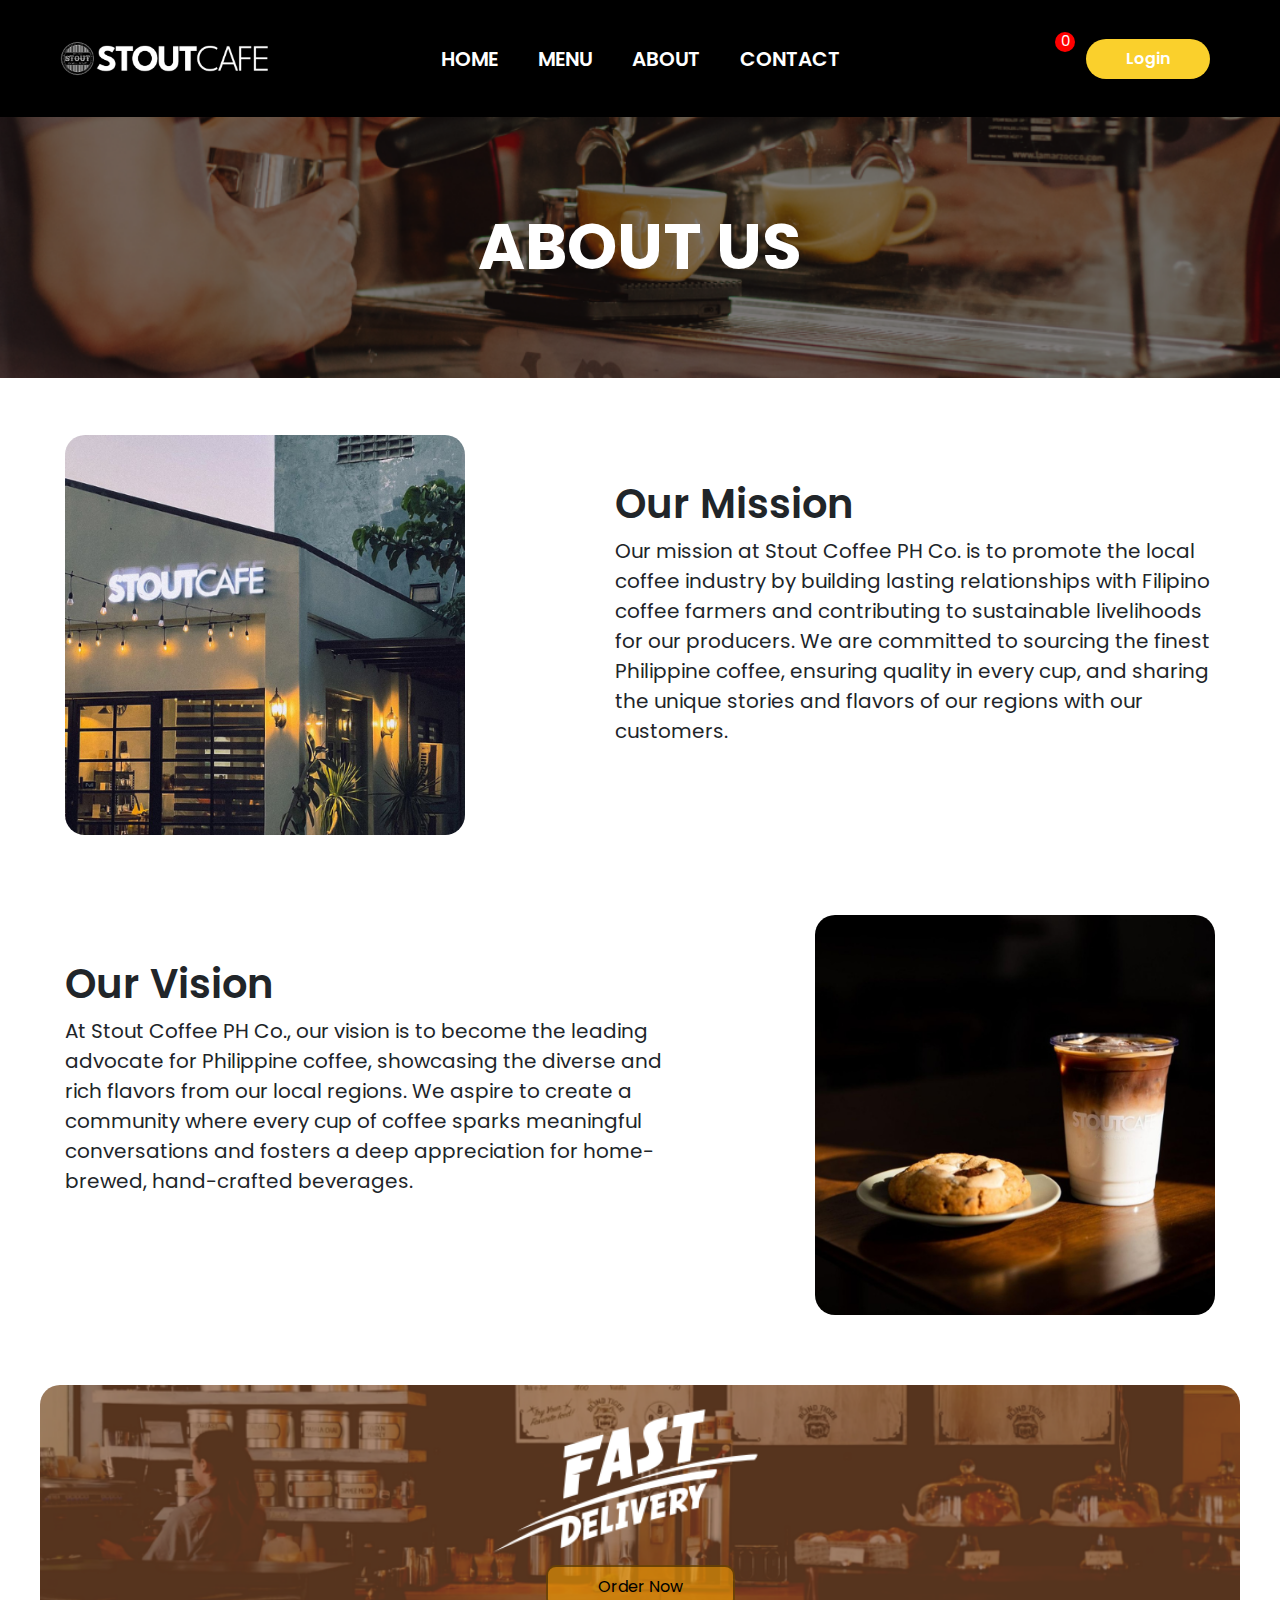
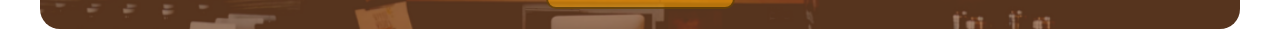
==== about.html @ 93cbc50c "nav bar home button href attribute changed to home.html" ====
<!DOCTYPE html>
<html lang="en">
<head>
    <meta charset="UTF-8">
    <meta name="viewport" content="width=device-width, initial-scale=1.0">
    <title>ABOUT</title>
    <link rel="stylesheet" href="styles.css">
    <link rel="preconnect" href="https://fonts.googleapis.com">
    <link rel="preconnect" href="https://fonts.gstatic.com" crossorigin>
    <link href="https://fonts.googleapis.com/css2?family=League+Spartan:wght@100..900&family=Playwrite+AU+TAS:wght@100..400&family=Poppins:ital,wght@0,100;0,200;0,300;0,400;0,500;0,600;0,700;0,800;0,900;1,100;1,200;1,300;1,400;1,500;1,600;1,700;1,800;1,900&display=swap" rel="stylesheet">    <link href="https://cdn.jsdelivr.net/npm/bootstrap@5.3.3/dist/css/bootstrap.min.css" rel="stylesheet" integrity="sha384-QWTKZyjpPEjISv5WaRU9OFeRpok6YctnYmDr5pNlyT2bRjXh0JMhjY6hW+ALEwIH" crossorigin="anonymous">
    <link href="https://cdn.jsdelivr.net/npm/bootstrap@5.3.3/dist/css/bootstrap.min.css" rel="stylesheet" integrity="sha384-QWTKZyjpPEjISv5WaRU9OFeRpok6YctnYmDr5pNlyT2bRjXh0JMhjY6hW+ALEwIH" crossorigin="anonymous">
    <script src="https://kit.fontawesome.com/086a90f697.js" crossorigin="anonymous"></script>
</head>
<body>
    <header>
        <div class="navbar">
            <div ><a href="#"><img src="pics/logo.png" alt=""class="logo"></a></div>
            <ul class="links">
                <li><a href="home.html" class="nav-linkk">HOME</a></li>
                <li><a href="menu.html" class="nav-linkk">MENU</a></li>
                <li><a href="about.html" class="nav-linkk">ABOUT</a></li>
                <li><a href="contact.html" class="nav-linkk">CONTACT</a></li>
            </ul>
            <div class="cart-btn">
                <a type="button" class="cart-link">
                    <i class="fa-solid fa-cart-shopping" id="cart"></i>
                </a>
                <span class = "quantity">0</span>
            </div>
            <div class="dropdown">
                <button class="btn border-0" type="button" data-bs-toggle="dropdown" aria-expanded="false">
                    <div class="user">
                        <i class="fa-solid fa-circle-user"></i>
                        <div class="user-info">
                            <h5 class="user-fullname">FName LName</h5>
                            <p class="user-email">email</p>
                        </div>
                    </div>
                </button>
                <ul class="dropdown-menu">
                    <li><a class="dropdown-item" href="#" id = "signOut">Sign Out</a></li>
                </ul>
            </div>
            <a href="login.html" class="action-btn" id = "login-form-button">Login</a>
            <div class="toggle-btn">
                <i class="fa-solid fa-bars" ></i> 
            </div>
            
        </div>

        <div class="dropdown_menu closed">
            <li><a href="index.html" class="nav-linkk">HOME</a></li>
            <li><a href="menu.html" class="nav-linkk">MENU</a></li>
            <li><a href="about.html" class="nav-linkk">ABOUT</a></li>
            <li><a href="#" class="nav-linkk">CONTACT</a></li>
            <li><a href="#" class="nav-linkk">CART</a></li>
            <li><a href="#" class="action-btn-dd" id="burgerLogin">LOGIN</a></li>
            <li><a href="#" class="action-btn-dd" id="burgerSignout">SIGN OUT</a></li>
        </div>
    </header>

    <div class="aboutus">
        <img class="aboutus-pic" src="pics/about us.png" alt="">
        <h1 class="aboutus-title">ABOUT US</h1>
    </div>

    <div class="mission-container">
        <img class="mission-pic" src="pics/mission.png" alt="">
        <div class="mission">
            <h1 class="mission-title">Our Mission</h1>
            <p class="mission-text">Our mission at Stout Coffee PH Co. is to promote the local coffee industry by building lasting relationships with Filipino coffee farmers and contributing to sustainable livelihoods for our producers. We are committed to sourcing the finest Philippine coffee, ensuring quality in every cup, and sharing the unique stories and flavors of our regions with our customers.</p>
        </div>
    </div>

    <div class="vision-container">
        <div class="vision">
            <h1 class="vision-title">Our Vision</h1>
            <p class="vision-text">At Stout Coffee PH Co., our vision is to become the leading advocate for Philippine coffee, showcasing the diverse and rich flavors from our local regions. We aspire to create a community where every cup of coffee sparks meaningful conversations and fosters a deep appreciation for home-brewed, hand-crafted beverages.</p>
        </div>
        <img class="vision-pic" src="pics/visson.png" alt="">
    </div>
    
    <div class="bottom-pic">
        <img src="pics/about.png" alt="">
        <button class="order-btn">Order Now</button>
    </div>
    <!--CART PAGE-->

<div class="cartpage">
    <div class="mycart">
        <div class="backbutton">
            <i class="fa-solid fa-chevron-left"></i>
            <p class="back">Back</p>
        </div>
        <h4 class="mycart-title">My Cart</h4>

        <div class="items">
            <!-- Start adding here -->
            <!-- <div class="cart-items-container"> 
                <div class="cart-img-container">
                    <img class="cart-img" src="products/latte.png" alt="">
                </div>
                <div class="text-container">
                    <i class="fa-solid fa-trash"></i>
                    <h5 class="cart-items-title">Product Name</h5>
                    <p class="cart-items-price">Price: P</p>
                    <p class="cart-items-size">Size: </p>
                    <p class="cart-items-extras">Extras:</p>
                </div>

                <div class="cart-quantity">
                    <button class="cart-minus">-</button>
                    <span class="cart-quantity-number">0</span>
                    <button class="cart-plus">+</button>
                </div>
            </div>     -->
        </div>
    </div>
    <div class="information">
        <button onclick="showDialog()" class="edit">
            <div class="delivery-address">
                <img class="map" src="products/map-location-svgrepo-com.png" alt="">
                <div class="info">
                    <h5 class="delivery-title">Delivery Address</h5>
                    <p class="name">Name:</p>
                    <p class="phone-number">Phone Number:</p>
                    <p class="complete-address">Address:</p>
                </div>
            </div>
        </button>

        <p class="special-instructions"> Special Instructions</p>
        <textarea name="textbox" id="textbox" placeholder="Enter your special instructions here..."></textarea>

        <p class="payment-method">Payment Method</p>
        
        <div class="dialog">
            <dialog id="myDialog">
                <p class="contact">Contact</p>
                <input class="fullname" type="text" placeholder="Full Name" required>
                <input class="contact-number" type="text" placeholder="Contact Number" required>
                <p class="address">Address</p>
                <input class="dialog-address-1" type="text" placeholder="Street Name, Building, House No." required>
                <input class="dialog-address-2" type="text" placeholder="Barangay" required>
                <input class="dialog-address-3" type="text" placeholder="City" required>
                <input class="dialog-address-4" type="text" placeholder="Province" required>
                <button onclick="closeDialog()" class="close">Close</button>
                <button onclick="closeDialog()" class="save">Save</button>
            </dialog>
        </div>

        <div class="payment-radio">
            <div class="payment-radio">
              <label for="radio1">
                <input type="radio" id="radio1" class="payment" name="radio-group" />
                <img class="payment-img" src="./pics/cash.png" alt="Radio 1">
              </label>
            </div>
            <div class="payment-radio">
              <label for="radio2">
                <input type="radio" id="radio2" class="payment" name="radio-group" />
                <img class="payment-img" src="./pics/Card.png" alt="Radio 2">
              </label>
            </div>
            <div class="payment-radio">
              <label for="radio3">
                <input type="radio" id="radio3" class="payment" name="radio-group" />
                <img class="payment-img" src="./pics/gcash.png" alt="Radio 3">
              </label>
            </div>
        </div>

        <div class="voucher">
            <p class="voucher-code">Voucher Code:</p>
            <div class="code"><textarea name="textbox" id="textbox-voucher" placeholder="Enter voucher code here..."></textarea>
                <button class="apply">Apply</button></div>
        </div>

        <hr>
    <div class="payment-summary">
        <h5 class="summary-title">Payment Details</h5>
        <p class="subtotal">Subtotal:</p>
        <p class="delivery-fee">Delivery Fee: P49</p>
        <p class="payment-method-2">Payment Method:</p>
    </div>
    <hr>

    <div class="total">
        <div class="totalpayment">
            <h5>Total Payment:</h5>
            <h2 id = "check-out-price">P0</h2>
        </div>

        <button class="checkout">Check Out</button>

    </div>
        
    </div>
</div>


    
<script src="https://ajax.googleapis.com/ajax/libs/jquery/3.7.1/jquery.min.js"></script>   
<script src="script.js"></script>
<script src="https://cdn.jsdelivr.net/npm/bootstrap@5.3.3/dist/js/bootstrap.bundle.min.js" integrity="sha384-YvpcrYf0tY3lHB60NNkmXc5s9fDVZLESaAA55NDzOxhy9GkcIdslK1eN7N6jIeHz" crossorigin="anonymous"></script> 

</body>
</html>
---- styles.css ----
* {
    padding: 0;
    margin: 0;
    box-sizing: border-box;
    font-family: "Poppins";

}

:root {
    --darkyellow: #FAD02C;
    --black: #000000;
    --poppins: "Poppins";
    --white: #ffffff;
}

body {
    height: 100%;
}

.bg-color {
    background-color:azure;
}

/*------LOGIN-------*/





/*------NAVBAR-------*/

.logo {
    height: 35px;
    display: flex;
    margin-left: 60px;
}

i{
    color: var(--white);
    margin-right: 50px;
    font-size: 20px;
}

li {
    list-style: none;
    display: flex;
    justify-content: space-between;
}

.nav-linkk, .action-btn{
    text-decoration: none;
    color: rgb(255, 255, 255);
    font-family: "Poppins";
    font-weight: 580;
    transition: transform 0.3s ease;
}


.nav-linkk:hover {
    color:#FAD02C;
    transform: scale(1.1);
}


header {
    display: block;
    top: 0;
    z-index: 5;
    width: 100%;
    position: sticky;
}   

.navbar {
    width: 100%;
    display: flex;
    align-items: center;
    justify-content: space-between;
    background-color: #000000;
    height: 13vh;
    backdrop-filter: blur(15px) ;
}

.links {
    display: flex;
    position: absolute;
    justify-content: center;
    align-items: center;
    padding: 0;
    margin: 0;
    left: 50%;
    right: 50%;
}
.navbar .links {
    display: flex;
    gap: 40px;
}

.navbar .toggle-btn {
    cursor: pointer;
    display: none;
    overflow-x: hidden;
}

.action-btn {
    background-color: var(--darkyellow);
    padding: 0.3rem 1rem;
    outline: none;
    border-radius: 50px;
    cursor: pointer;
    display: flex;
    justify-content: center;
    margin-right: 70px;
    padding: 8px 40px;
    
}

.action-btn-dd  {
    background-color: var(--darkyellow);
    padding: 0.3rem 1rem;
    outline: none;
    border-radius: 50px;
    cursor: pointer;
    width: 100px;
    display: flex;
    justify-content: center;
    text-decoration: none;
    color: var(--white);
    width: 2000px;
}

.action-btn:hover, .action-btn-dd:hover{
    background-color: #fff;
    color: #000000;
}

.cart-btn {
    width: 100%;
    display: flex;
    position: absolute;
    align-items: center;
    transition: transform 0.3s ease;

}

.fa-cart-shopping {
    font-size: 25px;
}

.cart-link-home {
    position: absolute;
    right: 400px;
    width: 20px;
    
}


.cart-link {
    position: absolute;
    right: 230px;
    width: 20px;
}

.fa-circle-user {
    font-size: 38px;
}

.user:hover .fa-circle-user,
.user:hover .user-fullname,
.user:hover .user-email {
    color: var(--darkyellow);
}

.user {
    display: flex;
    justify-content: center;
    align-items: center; 
    position: relative;
    right: 48px;
    cursor: pointer;
}

.user-fullname {
    color: var(--white);
    margin-top: 9px;
}

.user-email {
    line-height: 5px;
    color: white;
    text-align: start;
}

.user-info {
    display: block;
    right: -50px;
    position: relative;
    left: -40px;

}



.quantity-home{
    color: rgb(255, 255, 255);
    border-radius: 50px;
    width: 20px;
    height: 20px;
    background-color: red;
    font-size: 15px;
    position: absolute;
    right: 375px;
    top: -27px;
    display: flex;
    justify-content: center;
    text-align: center;
    align-items: center;
}


.quantity{
    color: rgb(255, 255, 255);
    border-radius: 50px;
    width: 20px;
    height: 20px;
    background-color: red;
    font-size: 15px;
    position: absolute;
    right: 205px;
    top: -27px;
    display: flex;
    justify-content: center;
    text-align: center;
    align-items: center;
}



#cart {
    height: 10px;
    color: white;
}

#cart:hover {
    color: #FAD02C;
    transform: scale(1.1);
}

.dropdown_menu {
    display: none;
    position: absolute;
    right: 2rem;
    top: 60px;
    height: 0;
    width: 400px;
    background-color: #00000099;
    backdrop-filter: blur(15px);
    border-radius: 10px;
    overflow: hidden;
    transition: height 0.2s cubic-bezier(0.175, 0.885, 0.32, 1.275);
}

.dropdown_menu.open {
    height: 300px;
    overflow: hidden;
}

.dropdown_menu li {
    padding: 0.7rem;
    display: flex;
    align-items: center;
    justify-content: center;
}

.dropdown_menu .action-btn {
    width: 100%;
    display: flex;
    justify-content: center;
}

.carousel-container {
    box-shadow: 0px 10px 20px rgba(0, 0, 0, 0.445);  
    position: relative;
    top: 0;
}


.btn-container {
    width: 100%;
    display: flex;
    justify-content: center;
}

.ordernow-btn {
    position: absolute;
    bottom: 60px;
    display: flex;
    justify-content: center;
    background-color: var(--darkyellow);	
    border-radius:42px;
	border:1px solid #ffaa22;
	display: inline-block;
	cursor:pointer;
	color:#000000;
	font-family:"Poppins";
	font-size:15px;
	font-weight:600;
	padding:10px 40px;
	text-decoration:none;
}

.ordernow-btn:hover {
	background-color: var(--white);
    color: #000000;
    border-style: none;
}
.ordernow-btn:active {
	position:relative;
	top:1px;
}

/*--------VIDEO-----------*/

.video {
    width: 300px;
    border-radius: 20px;
    box-shadow: 10px 10px 30px rgba(0, 0, 0, 0.5);
    margin-bottom: 2.5em;
}

.overview-text1 {
    font-family: "Playwrite Australia Tasmania";
    font-size: 20px;
    font-style: italic;
}

.overview-text {
    font-family: "League Spartan";
    line-height: 30px;
}

/*-------BACKGROUND-------*/


.specialty-drinks-bg, .best-sellers-bg {
    height: 15.25rem;
    width: 100%;
    background-color: var(--black);
    position: relative;
}


.best-sellers-bg {    top: -5.125rem;
}

.title {
    display: flex;
    justify-content: center;
    padding-top: 2.025em;
}

.categories-title {
    font-weight: 600;
}

/*-------PRODUCTS------*/

.sd-container {
    position: relative;
    top: -4.125rem;
}

.bs-container {
    position: relative;
    top: -9.125rem;
}

.espresso-container {
    position: relative;
}

.product-link {
    text-decoration: none;
    border-style: none;
    border-radius: 30px;
}

.row-cols-2 {
    width: 1150px;
}

.row-menu {
    width: 1200px;
}

.card {
    width: 270px;
    flex: 0 0 auto;
    -webkit-box-shadow: 0px 0px 20px -5px rgba(0, 0, 0, 0.70);
    -moz-box-shadow: 0px 0px 30px -5px rgba(0,0,0,0.70);
    box-shadow: 0px 0px 20px -5px rgba(0,0,0,0.70);
    transition: transform 0.5s ease;
    background: hsla(289, 100%, 97%, 1);

background: radial-gradient(circle, hsla(289, 100%, 97%, 1) 48%, hsla(0, 0%, 91%, 1) 67%);

background: -moz-radial-gradient(circle, hsla(289, 100%, 97%, 1) 48%, hsla(0, 0%, 91%, 1) 67%);

background: -webkit-radial-gradient(circle, hsla(289, 100%, 97%, 1) 48%, hsla(0, 0%, 91%, 1) 67%);

filter: progid: DXImageTransform.Microsoft.gradient( startColorstr="#FCEEFF", endColorstr="#E9E9E9", GradientType=1 );
}

.card-body {
    height: 200px;

}

.row-menu .col {
    position: relative;
    top: -60px;
    transition: transform 0.5s ease;
    margin-bottom: 30px;
}

.row-menu .col:hover {
    transform: translateY(-15px);
}

.row-menu .col:hover .img-container {
    background-color: var(--darkyellow);
}

.row-menu .col:hover .americano {
    background-color: rgb(155, 139, 115);
}

.row-menu .col:hover .tiramisu {
    background-color: #D2B48C;
}

.row-menu .col:hover .latte    {
    background-color: #d6af79;
}

.row-menu .col:hover .spanish    {
    background-color: #d6af79;
}


.row-menu .col:hover .matchalatte {
    background-color: rgb(192, 185, 119);
}

.row-menu .col:hover .capuccino {
    background-color: #C3A583;
}

.row-menu .col:hover .butterscotch {
    background-color: #ffc039;
}

.row-menu .col:hover .mochtab {
    background-color: #4E342E;
}

.row-menu .row-menu .col:hover .whitemocha {
    background-color: rgb(247, 233, 194);
}

.row-menu .col:hover .tableya {
    background-color: #3B2F2F ;
}

.row-menu .col:hover .horchata {
    background-color: rgb(250, 227, 169);
}

.row-menu .col:hover .dalgona {
    background-color: #ceac3b;
}

.row-menu .col:hover .strawberrysup {
    background-color: rgb(255, 52, 120);
}

.row-menu .col:hover .lemon {
    background-color: #ffef3f;
}

.row-menu .col:hover .strawberrylemonade {
    background-color: #FF6F61;
}

.row-menu .col:hover .hibiscus {
    background-color: #ff6363;
}
.row-menu .col:hover .cake {
    background-color: rgb(252, 135, 135);
}

.row-menu .col:hover .strawberrymatcha {
    background-color: rgb(140, 206, 33);
}

.row-menu .col:hover .matchatab {
    background-color: rgb(185, 204, 19);
}

.row-menu .col:hover .passionfruit {
    background-color: #ffe344;
}

.row-menu .col:hover .smores {
    background-color: #ddad34; 
}

.row-menu .col:hover .soda {
    background-color: #73B9FF; 
}

.row-menu .col:hover .tapa {
    background-color: #8B4513;
}

.row-menu .col:hover .smatcha {
    background-color: #A2C523;
}

.row-menu .col:hover .cookies {
    background-color:#D2B48C ;
}

.row-menu .col:hover .brownies {
    background-color:#966542 ;
}

.row-menu .col:hover .shakshouka {
    background-color:#B22222 ;
}

.row-menu .col:hover .ceasar {
    background-color:#a7ff50 ;
}

.row-menu .col:hover .shrimp {
    background-color:#9dfc32  ;
}

.row-menu .col:hover .fries {
    background-color:#9dfc32  ;
}

.row-menu .col:hover .cheese {
    background-color:#FFA500   ;
}

.row-menu .col:hover .ham {
    background-color:#FFC0CB   ;
}

.row-menu .col:hover .croffle {
    background-color:#DEB887   ;
}

.row-menu .col:hover .cookiesncream {
    background-color:#8B4513   ;
}

.row-menu .col:hover .pasta {
    background-color:#F5DEB3   ;
}


.row-menu .col:hover .card-img-top {
    transform: scale(1.1);
}


.img-container {
    width: 270px;
    height: 190px;
    border-radius: 15px 15px 30px 30px;
    visibility: visible;
    transition: background-color 0.5s ease;
    z-index: 1;
}

.card-img-top {
    transition: transform 0.5s ease;
}

.start-price {
    margin: 8px 0 5px 0;
    font-size: 14px;
    color: rgb(116, 116, 116);

}

.card-text {
    line-height: 15px;
    font-size: 14px;
    color: rgb(116, 116, 116);
}

.price {
    line-height: 10px;
    margin-bottom: 12px;
    color: var(--darkyellow);
}

.all-menu-btn-cont {
    display: flex;
    position: relative;
    justify-content: center;
    top: -12rem;
}

.all-menu-btn {
    width: 1130px;
    height: 40px;
    border-radius: 8px;
    font-family: var(--poppins);
    font-weight:s 500;
    border-style: none;
    background-color: var(--black);    
    font-size: 13px;
    color: var(--white);
    display: flex;
    text-decoration: none;
    justify-content: center;
    align-items: center;
}

.all-menu-btn:hover {
    background-color: var(--darkyellow);
}

.back-to-top-btn {
    position: relative;
    display: flex;
    float: right;
    margin-right: 90px;
    top: -9.375rem;
}

#backtotop {
    background-color: transparent;
    border: none;
    text-decoration: underline;
    font-family: var(--poppins);
    color: var(--darkgray);
    position: relative;
    font-size: small;

}

.footer-container {
    position: relative;
    
}

footer {
    position: relative;
    height: 160px;
    width: 100%;
    display: flex;
    justify-content: center;
    align-items: center;
    background-color: var(--black);
}

.icons-container {
    display: flex;
    position: absolute; 
    justify-content: center;
    padding-left: 70px;
    margin-bottom: 30px;
    }

.icons-container .fa-brands {
    color: var(--darkyellow);
    font-size: 28px;
    justify-content: center;
    align-items: center;
    transition: transform 0.3s ease;
}

.icons-link {
    text-decoration: none;

}

.fa-brands:hover {
    transform: scale(1.2);
}

.footer-texts {
    position: absolute;
    flex-direction: row;
    display: flex;
    gap: 25px;
    margin-top: 50px;

}

.footer-texts p {
    font-family: var(--poppins);
    text-decoration: none;
}

.footer-texts a {
    text-decoration: none;
    color: var(--white);
    font-size: 13px;
    transition: transform 0.3s ease;

}

.footer-texts a:hover {
    color: var(--darkyellow);
    transform: translateY(-5px);

}

.divider {
    height: 20px;
    width: 1px;
    background-color: lightgray;
}

/*CAROUSEL MENU*/


  .wrapper{
    width:100%;
    padding-top: 20px;
    text-align:center;
  }
  #menu-carousel{
    width:90%;
    margin:0px auto;
  }
  .slick-slide{
    margin:10px;
  }
  .slick-slide img{
    width:100%;
    border: 2px solid #fff;
  }
  .wrapper .slick-dots li button:before {
    font-size:20px;
    color:white;
  }

/*------MENU--------*/

.categories-cont {
    margin-bottom: 4em;
    padding-top: 0.3em;
    height: 3.3em;
    position: sticky;
    top: 0;
    background-color: var(--darkyellow);
    z-index: 2;
    justify-content: center;
    align-items: center;

}

.categories-cont .nav {
    gap: 40px;
    justify-content: center;
    align-items: center;
    position: sticky;
}

.links li {
    font-size: 20px;
}

.nav .nav-link {
    color: #000000;
    font-weight: 500;
}

.nav .nav-link:hover {
    color: var(--white);
}

.nav i {
    color:#000000;
}

.categories-icon {
    margin-right: 10px; 
    transition: color 0.3s ease, opacity 0.3s ease;}

.nav-link:active {
    color: var(--white);
}

.nav-link:hover .categories-icon {
    color: var(--white); 
    opacity: 1;
}

/* .espresso {
    display: flex;
    position: relative;
    justify-content: center;
    margin-top: 30px;
    margin-bottom: 80px;
} */

.espresso, .non-coffee h3 {
    font-weight: 600;
}

.non-coffee {
    display: flex;
    position: relative;
    justify-content: center;
    margin-top: -30px;
    margin-bottom: 80px;
}

.menu-container {
    margin-bottom: 6em;
    margin-top: -2em;
}

.fa-xmark {
    color: rgb(255, 255, 255);
    position: absolute;
    top: 30px;
    right: -5px;
    cursor: pointer;
    font-size: 28px;
}

.fa-chevron-up {
    color: black;
    font-size: 30px;
    background-color: var(--darkyellow);
    padding: 15px;
    border-radius: 50%;
}


/*NEW POPUP NA FINAL */
#fa-xmark-popup {
    color: rgb(44, 44, 44);
    position: absolute;
    margin: 15px;
    right: 10px;
    top: 8px;
    z-index: 10;
    cursor: pointer;
    font-size: 28px;
}

.popup-container {
    background-color: rgba(0, 0, 0, 0.5);
    display: flex;
    position: fixed;
    top: 0;
    left: 0;
    width: 100%;
    height: 100%;
    border-color: #000000;
    display: flex;
    justify-content: center;
    align-items: center;
    visibility: hidden;
    z-index: 6;
}

.popup {
    box-shadow: 0px 0px 30px -5px rgba(0,0,0,0.70);
    border-style: none;
    width: 500px;
    height: 700px;
    position: relative;
    align-items: center;
    border-radius: 20px;
    background-color: var(--white);
}

.popup-img {
    display: block;
    position: relative;
    top: -40px;
    width: 500px;
}

.scrollable {
    overflow-y: scroll;
    overflow-x: hidden;
    width: 500px;
    height: 300px;
}

.popup-img-container {
    background-color: var(--darkyellow);
    height: 340px;
    border-radius: 20px 20px 40px 40px;
}

.radio-group {
    display: flex;
    flex-direction: column;
    gap: 10px;
}

.radio-group label {
    display: flex;
    align-items: center;
}

.checkbox-group {
    display: flex;
    flex-direction: column;
    gap: 10px;
}

.checkbox-group label {
    display: flex;
    align-items: center;
}

.popup-footer {
    display: flex;
    align-items: center;
    gap: 10px;
}
.grid-addtocart{
    width: 100%;
}
.grid-quantity {
    width: 120px; 
    display: flex;
    align-items: center;
}

.popup-title, .popup-price, .popup-number, .popup-description, .variation, .radio-group, .extras, .checkbox-group, .popup-footer {
    margin: 10px 20px 10px 20px;
}

.popup-title {
    font-size: 25px;
    font-weight: 600;
}

.popup-price {
    line-height: 10px;
}

.popup-number {
    color: var(--darkyellow);
    line-height: 20px;
}

.popup-description {
    font-size: 18px;
}

.variation, .extras {
    font-weight: 550;
    font-size: 18px;
}

.radio, .checkbox {
    line-height: 20px;
    font-size: 18px;
    cursor: pointer;
}

.radio-option, .checkbox-option {
    margin-right: 10px;
}

.radio-option {
    cursor: pointer;
}

.minus, .plus {
    height: 35px;
    width: 35px;
    font-size: 20px;
    border-style: none;
    background-color: var(--darkyellow);
    font-weight: 600;
    border-radius: 5px 5px 5px 5px;
}

.quantity-number {
    padding: 0px 10px;
    display: block;
    width: 40px;
    text-align: center;
}

.minus {
    border-radius: 10px 0px 0px 10px;
}

.plus {
    border-radius: 0px 10px 10px 0px;
}

.addtocart {
    background-color: #000000;
    color: var(--white);
    border-style: none;
    border-radius: 10px;
    height: 35px;
    width: 100%;
    font-size: 15px;
}
.addtocart:hover{
    background-color: var(--darkyellow);
    color: black;
}
.addtocart:active{
    background-color: #000000;
    color: var(--white);
}
/*-----CART PAGE------*/

.cartpage {
    width: 100%;
    position: fixed;
    top: 0;
    bottom: 0;
    background-color: #00000044;
    grid-template-columns: 1fr 1fr;
    align-items: center;
    display: none;
    flex-wrap: wrap ;
    justify-content: center;
    gap: 15px;
    z-index: 10;
    overflow: scroll;
}

.mycart {
    background-color: #ebebeb;
    height: 750px;
    width: 650px;
    position: relative;
    right: 0;
    border-radius: 20px;
    box-shadow: 0px 0px 20px -5px rgba(0,0,0,0.70);
    overflow: hidden;
}

.text-container {
    position: relative;
    top: 10px;
    margin-left: 10px;
}

.fa-chevron-left {
    color: gray;

}

.backbutton {
    margin: 20px 20px 0px 30px;
    display: flex;
    cursor: pointer;
}

.backbutton p {
    position: relative;
    left: -40px;
    top: -2.5px;
    cursor: pointer;
}

.items {
    overflow: scroll;
    overflow-x: hidden;
    position: relative;
    padding-left: 20px;
    height: 650px;
}

.cart-items-container {
    display: flex;
    align-items: center;
    width: 100%;
    margin-bottom: 15px;
    background-color: #ffffff;
    padding: 0px 15px 15px 15px;
    border-radius: 15px;
}
.mycart-title {
    text-align: center;
    font-weight: 600;
    position: relative;
    top: -15px;
    color: black;

}

.cart-img-container {
    height: 130px;
    width: 130px;
    overflow: hidden;
    border: none;
    border-radius: 10px;
    margin-top: 15px;
    align-items: center;
    background-color: var(--darkyellow);
}

.cart-img {
    width: 100%;
    height: 100%;
    object-fit: cover;
    position: relative;
    top: -10px;
}

.cart-items-title {
    margin-bottom: 20px;
    color: black;
}

.cart-items-price {
    font-size: large;
    font-weight: 500;
}

.cart-items-title, .cart-items-price, .cart-items-size, .cart-items-extras {
    margin-left: 20px;
    line-height: 8px;
}

.cart-items-extras{
    width: 400px;
    line-height: 20px;
    
}
.fa-trash {
    color: gray;
    position: absolute;
    left: 400px;
    cursor: pointer;
    font-size: 23px;
    top: -5px;
}

.fa-trash:hover {
    color: rgb(204, 4, 4);
}

.line {
    margin: 20px;
}

.cart-quantity {
    position: absolute;
    left: 500px;
}

.cart-minus, .cart-plus {
    height: 30px;
    width: 35px;
    font-size: 20px;
    border-style: none;
    background-color: var(--darkyellow);
    font-weight: 600;
    border-radius: 5px;
}

.cart-quantity-number {
    padding: 0px 10px;
}

/*----INFORMATION----*/

.information {
    background-color: var(--darkyellow);
    height: 750px;
    width: 500px;
    border-radius: 20px;
    box-shadow: 0px 0px 20px -5px rgba(0,0,0,0.70);
    position: relative;
    padding: 20px 20px;
}

.delivery-address  {
    display:flex;
    padding: 20px;
}

.map {
    height: 100px;
}

.info {
    justify-content: flex-start;
}

.delivery-title {
    margin: 10px 0px 0px 20px;
    font-weight: 550;
    line-height: 15px;
    color: black;
}

.name, .phone-number, .complete-address {
    margin: 10px 0px 0px 20px;
    font-weight: 500;
    line-height: 12px;
    text-align: left;
}

.edit {
    width: 460px;
    background-color: #ffffff70;
    border-radius: 10px;
    border: none;
    margin-bottom: 10px;
}



/*----DIALOG----*/

dialog {
    height: 500px;
    width: 400px;
    background-color: #ffffff;
    border: none;
    border-radius: 10px;
    padding: 20px;
    box-shadow: 0px 0px 30px -5px rgba(0,0,0,0.70);

}

.dialog {
    position: absolute;
    top: 22%;
    left: 14.5%;
    transform: translate(-50%, -50%);
    z-index: 2001;
    padding: 20px;

}

.save {
    position: fixed;
    bottom: -460px;
    right: -340px;
    padding: 7px 30px;
    border-radius: 10px;
    font-weight: 500px;
    background-color: var(--darkyellow);
    border: solid 2px #8a8a8a;
}

.close {
    position: fixed;
    bottom: -460px;
    right: -225px;
    padding: 7px 30px;
    border-radius: 10px;
    font-weight: 500px;
    background-color: #ebebeb;
    border: solid 2px #8a8a8a;

}

.fullname, .contact-number, .dialog-address-1, .dialog-address-2, .dialog-address-3, .dialog-address-4{
    width: 100%;
    padding: 10px;
    border: 1px solid #ccc;
    margin-bottom: 8px;
    border-radius: 10px;
}

.contact-number {
    width: 100%;
    padding: 10px;
    border: 1px solid #ccc;
    border-radius: 10px;
}

.special-instructions, .payment-method{
    margin-top: 8px;
    line-height: 10px;
    font-weight: 450;

}

.instruction-box {
    height: 150px;
    width: 100%;
    padding: 15px;
    border: none;
    margin-bottom: 8px;
    border-radius: 10px;

}

#textbox {
    height: 100px;
    width: 100%;
    border: none;
    border-radius: 10px;
    padding: 10px;
    resize: none;
}



/*----PAYMENT METHOD----*/

.payment-radio {
    display: inline-flex;
    margin-right: 20px;
}

.payment-radio input[type="radio"] {
    display: none;
}

.payment-radio label {
    display: inline-flex;
    width: 135px;
    height: auto;
    border-radius: 10px;
    cursor: pointer;
    border: 2px solid transparent;
    overflow: hidden;
    transition: border 0.2s ease, background-color 0.2s ease;
    z-index: 2000;
}

.payment-radio input[type="radio"]:checked + img {
    border: 2px solid #000; 
    background-color: #ffffff;
}

.radio-group-payment {
    display: flex;
    justify-content: space-between;
}

.payment-img {
    width: 130px;
    height: 80px;
    background-color: #ffffff70;
    border-radius: 10px;
    transition: background-color 0.2s ease;

}

.payment-img:hover {
    background-color: #ffffff;
}

.payment-summary p {
    line-height: 10px;
    font-weight: 450;
}

.payment-summary h5 {
    margin-bottom: 10px;
    font-weight: 500;
}

.payment-summary {
    margin-bottom: 5px;
}

.code {
    display: flex;
    gap:15px;
}

#textbox-voucher {
    height: 45px;
    width: 70%;
    border: none;
    border-radius: 10px;
    padding: 10px;
    resize: none;
}

.voucher-code {
    font-weight: 450;
    margin-bottom: 8px;
    margin-top: 2px;
}

.apply {
    width: 25%;
    border-radius: 10px;
    font-weight: 450;
    border: solid 2px;
}

.apply:hover {
    background-color: #ffffff70;
}

.totalpayment h2 {
    line-height: 15px;
    font-weight: 600;
}

.total {
    display: inline-flex;
    gap:30px;
}

.checkout {
    width: 275px;
    border-radius: 10px;
    font-weight: 450;
    border: solid 2px;
}

.checkout:hover {
    background-color: #ffffff70;
}

/*-----ABOUT -------*/

.aboutus {
    position: relative;
    display: inline-block;
    width: 100%;
}

.aboutus-pic {
    width: 100%;
    display: block;
    height: auto;
}

.aboutus-title {
    font-size: 4em;
    font-weight: 700;
    color: white;
    position: absolute;
    top: 50%; 
    left: 50%;
    transform: translate(-50%, -50%); 
    text-align: center;
}

.aboutus-info {
    font-weight: 300;
    font-size: 15px;
    line-height: 18px;
    text-align: center;
    color: white;
    position: absolute;
    top: 63%; 
    left: 50%;
    transform: translate(-50%, -50%); 
}

.mission-container, .vision-container {
    margin-top: 50px;
    display: flex;
    justify-content: center;
    width: 100%;
    gap: 150px;
}

.vision-container {
    margin-top: 80px;

}

.mission-title, .vision-title {
    font-weight: 600;
}

.mission, .vision {
    display: block;
    position: relative;
    width: 600px;
    margin-top: 45px;
}

.mission-pic, .vision-pic {
    height: 400px;
    position: relative;
    border-radius: 20px;

}

.mission-text, .vision-text {
    position: relative;
    font-size: 20px;
}

.bottom-pic {
    width: 100%;
    display: flex;
    justify-content: center;
    align-items: center;
    margin-top: 70px;
    height: auto;

}

.bottom-pic img {
    width: 1200px;
    border-radius: 20px;
    height: auto;
}

.bottom-pic button {
    position: absolute;
    padding: 8px 50px;
    background-color: #FFA50090;
    border: #00000073 solid 2px;
    border-radius: 10px;
    margin-top: 160px;
}




/*---CONTACT US PAGE*/

.contactus {
    position: relative;
    display: inline-block;
    width: 100%;
}

.contactus-pic {
    width: 100%;
    display: block;
    height: auto;
}

.contactus-title {
    font-size: 4em;
    font-weight: 700;
    color: white;
    position: absolute;
    top: 50%; 
    left: 50%;
    transform: translate(-50%, -50%); 
    text-align: center;
}

.contact-form-container {
    display: flex;
    justify-content: center;
    align-items: center;
    height: 100%;
    flex-direction: row;
    margin-top: 50px;
}

.row-contact {
    gap: 50px;
}

.contact-form {
    width: 500px;
    height: 650px;
    padding: 40px;
    background-color: rgba(0, 0, 0, 0.76);
    border-radius: 15px;
    box-shadow: 0 0 10px rgba(0, 0, 0, 0.1);
    display: flex;
    flex-direction: column;
}

.contact-form h2 {
    margin-bottom: 20px;
    text-align: center;
    color: var(--white);
}

.contact-form label {
    margin-bottom: 5px;
    color: var(--white);

}


.contact-form input, .contact-form textarea {
    width: 100%;
    padding: 10px;
    margin-bottom: 15px;
    border: 1px solid #ccc;
    border-radius: 10px;
}

.contact-form button {
    padding: 15px;
    border: none;
    border-radius: 10px;
    background-color: var(--darkyellow);
    color: rgb(0, 0, 0);
    font-size: 16px;
    font-weight: bold;
    cursor: pointer;
    transition: background-color 0.3s ease;
    margin-top: 15px;
}

.contact-form button:hover {
    background-color: var(--white);
    color: black;
}

.contactus-container {
    width: 600px;
    display: flex;
    flex-direction: column;
    text-align: center;
}

.contact-infos {
    line-height: 20px;
    text-align: justify;
}

.contact-icon {
    color: #000;
    font-size: 40px;
    text-align: center;
    margin-bottom: 15px;
    margin-left: 50px;
}

iframe {
    border-radius: 10px;
    box-shadow: 0 0 10px rgba(0, 0, 0, 0.5);
    position: relative;
    top: -50px;
}

/*---HOME---
.hovevid-container {
    position: relative;
    display: block;
    width: 100%;
    justify-content: center;
    align-items: center;
}

.home-vid {
    width: 100%;
}

.bottom-container {
    position: absolute;
    display: block;
    justify-content: center;
    align-items: center;
}

.vid-text {
    line-height: 75px;
    width: 100%;
    font-size: 4em;
    font-weight: 750;
    color: white;
    text-align: center;
    font-family: Helvetica, sans-serif;
    justify-content: center;
    align-items: center;
    position: absolute;
}

.homevid-text {
    color: white;
    justify-content: center;
    align-items: center;
    position: absolute;
    text-align: center;
    font-size: 17px;
}


*/

.homevid-container {
    position: relative;
    display: flex;
    justify-content: center;
    align-items: center;
    margin-bottom: 50px;
}

.home-vid {
    width: 100%;
    object-fit: cover;
    z-index: 1;
}

.content-overlay {
    position: absolute;
    z-index: 2;
    text-align: center;
    color: white;
    display: flex;
    flex-direction: column;
    align-items: center;
    justify-content: center;
    padding: 20px;
    width: 1000px;
}

.vid-text {
    font-size: 3.5em;
    margin-bottom: 20px;
    display: flex;

}

.homevid-text {
    font-size: 1.2em;
    margin-bottom: 20px;
    display: flex;

}

.home-order {
    padding: 10px 20px;
    font-size: 1em;
    background-color: #f8b400;
    border: none;
    color: white;
    display: flex;
    cursor: pointer;
    border-radius: 5px;
}

.home-order:hover {
    background-color: #d89b00;
}


/*----FAQs----*/

.faqs-title {
    position: relative;

}








@media (max-width: 992px) {
    .navbar .links,
    .navbar .action-btn {
        display: none;
    }

    .navbar .toggle-btn {
        display: block;
    }

    .dropdown_menu {
        display: block;
    }

    .cart-btn {
        display: none;
    }

    .cart-btn-home {
        display: none;
    }

    .user {
        display:none;
    }
}


@media (max-width: 576px) {
    .dropdown_menu {
        left: 2rem;
        width: unset;
    }
}
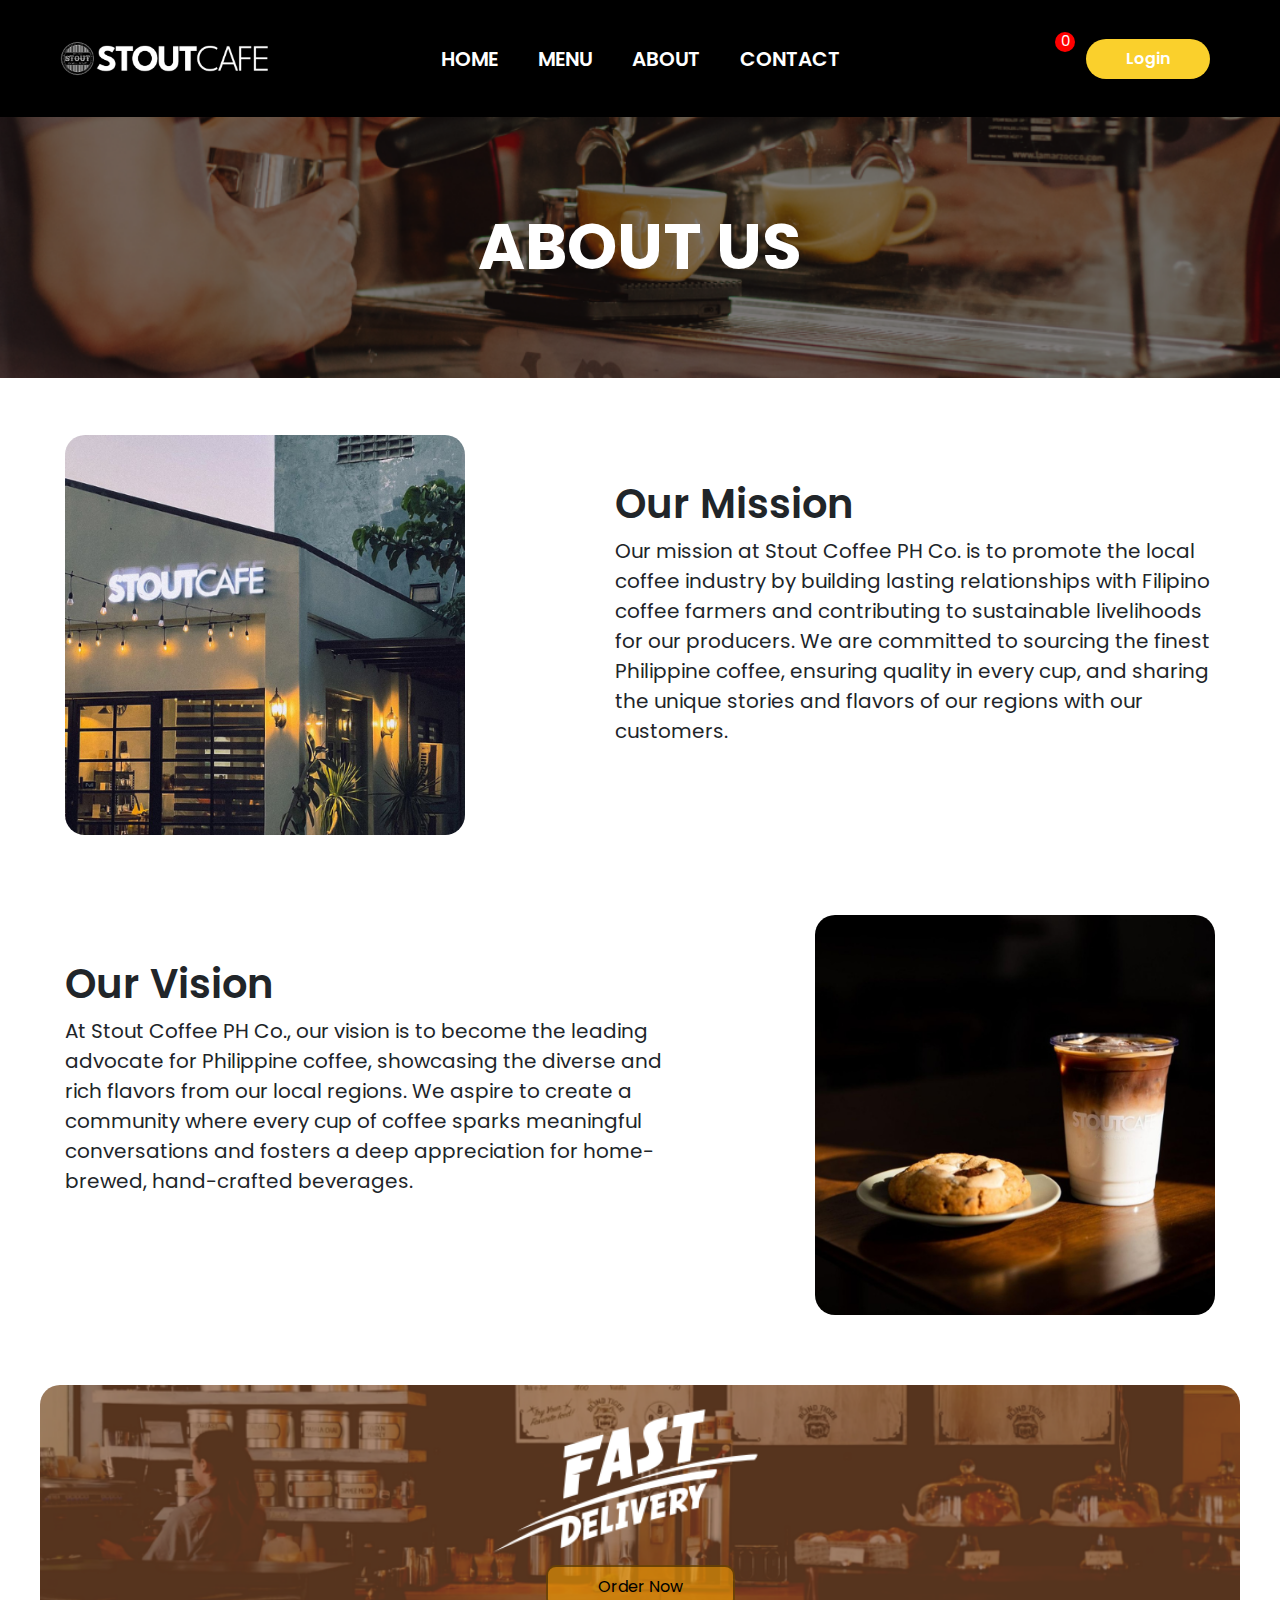
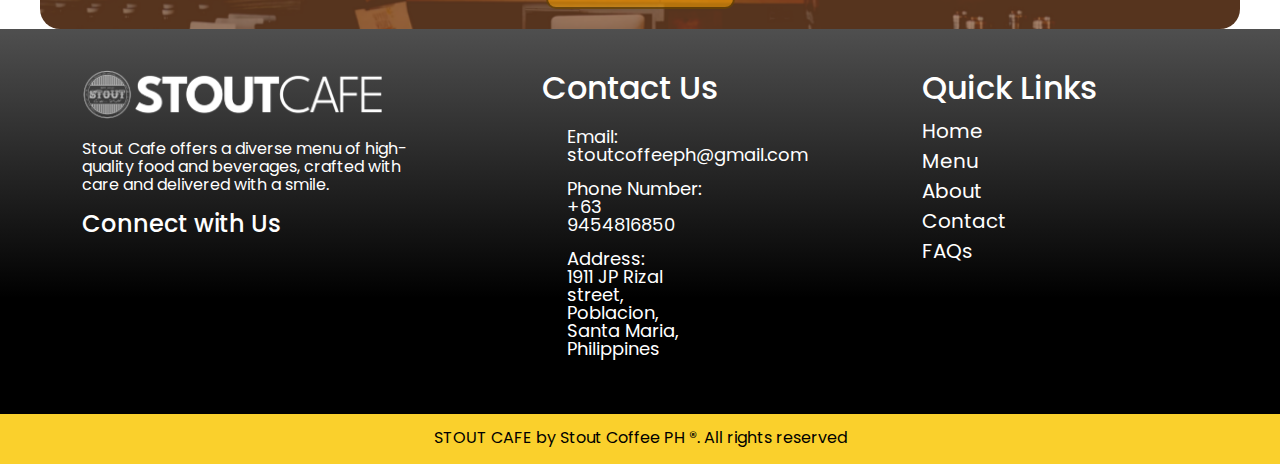
==== commit 140efb51: "faqs + footer" ====
--- a/about.html
+++ b/about.html
@@ -16,7 +16,7 @@
         <div class="navbar">
             <div ><a href="#"><img src="pics/logo.png" alt=""class="logo"></a></div>
             <ul class="links">
-                <li><a href="home.html" class="nav-linkk">HOME</a></li>
+                <li><a href="index.html" class="nav-linkk">HOME</a></li>
                 <li><a href="menu.html" class="nav-linkk">MENU</a></li>
                 <li><a href="about.html" class="nav-linkk">ABOUT</a></li>
                 <li><a href="contact.html" class="nav-linkk">CONTACT</a></li>
@@ -27,20 +27,6 @@
                 </a>
                 <span class = "quantity">0</span>
             </div>
-            <div class="dropdown">
-                <button class="btn border-0" type="button" data-bs-toggle="dropdown" aria-expanded="false">
-                    <div class="user">
-                        <i class="fa-solid fa-circle-user"></i>
-                        <div class="user-info">
-                            <h5 class="user-fullname">FName LName</h5>
-                            <p class="user-email">email</p>
-                        </div>
-                    </div>
-                </button>
-                <ul class="dropdown-menu">
-                    <li><a class="dropdown-item" href="#" id = "signOut">Sign Out</a></li>
-                </ul>
-            </div>
             <a href="login.html" class="action-btn" id = "login-form-button">Login</a>
             <div class="toggle-btn">
                 <i class="fa-solid fa-bars" ></i> 
@@ -54,8 +40,7 @@
             <li><a href="about.html" class="nav-linkk">ABOUT</a></li>
             <li><a href="#" class="nav-linkk">CONTACT</a></li>
             <li><a href="#" class="nav-linkk">CART</a></li>
-            <li><a href="#" class="action-btn-dd" id="burgerLogin">LOGIN</a></li>
-            <li><a href="#" class="action-btn-dd" id="burgerSignout">SIGN OUT</a></li>
+            <li><a href="#" class="action-btn-dd">LOGIN</a></li>
         </div>
     </header>
 
@@ -198,6 +183,59 @@
     </div>
 </div>
 
+<div class="footer-container">
+    <footer >
+        <div class="container pagodnako">
+            <div class="row align-items-start justify-content-center text-align-center">
+                <div class="col col-md-4 align-items-start justify-content-center text-align-center">
+                <img class="footer-logo" src="pics/logo.png" alt="">
+                <p>Stout Cafe offers a diverse menu of high-quality food and beverages, crafted with care and delivered with a smile.</p>
+                <h4>Connect with Us</h4>
+
+                    <div class="row  mt-3">
+                        <div class="col-2"><a href=""><i class="fa-brands fa-facebook footer-icon"></i></a></div>
+                        <div class="col-2"><a href=""><i class="fa-brands fa-square-instagram footer-icon"></i></a></div>
+                        <div class="col-2"><a href=""><i class="fa-brands fa-tiktok footer-icon"></i></a></div>
+                    </div>
+
+              </div>
+              <div class=" col col-md-4 d-block text-align-start justify-content-start">
+                <div class="row footer-row">
+                    <h2>Contact Us</h2>
+                    <div class=" d-flex">
+                        <i class="fa-solid fa-envelope footer-icon2"></i>
+                        <a href="" class="footer-link"> <p>Email: <br>stoutcoffeeph@gmail.com</p></a>
+                    </div>
+                    <div class=" d-flex">
+                        <i class="fa-solid fa-phone footer-icon2"></i>
+                        <a href="" class="footer-link"> <p>Phone Number: <br>+63 9454816850</p></a>
+                    </div>
+                    <div class=" d-flex">
+                        <i class="fa-solid fa-location-dot footer-icon2"></i>
+                        <a href="" class="footer-link"> <p>Address: <br>1911 JP Rizal street, Poblacion,
+                            Santa Maria, Philippines</p></a>
+                    </div>
+                    
+                </div>
+              </div>
+              <div class="col col-md-4">
+                <div class="row quicklinks">
+                    <h2>Quick Links</h2>
+                    <a href="index.html">Home</a>
+                    <a href="menu.html">Menu</a>
+                    <a href="about.html">About</a>
+                    <a href="contact.html">Contact</a>
+                    <a href="faqs.html">FAQs</a>
+                </div>
+              </div>
+            </div>
+          </div>
+          
+    </footer>
+    <div class="footer-footer"><p>STOUT CAFE by Stout Coffee PH ®. All rights reserved</p></div>
+</div>
+
+
 
     
 <script src="https://ajax.googleapis.com/ajax/libs/jquery/3.7.1/jquery.min.js"></script>   
--- a/styles.css
+++ b/styles.css
@@ -654,73 +654,7 @@
 
 }
 
-.footer-container {
-    position: relative;
-    
-}
-
-footer {
-    position: relative;
-    height: 160px;
-    width: 100%;
-    display: flex;
-    justify-content: center;
-    align-items: center;
-    background-color: var(--black);
-}
-
-.icons-container {
-    display: flex;
-    position: absolute; 
-    justify-content: center;
-    padding-left: 70px;
-    margin-bottom: 30px;
-    }
-
-.icons-container .fa-brands {
-    color: var(--darkyellow);
-    font-size: 28px;
-    justify-content: center;
-    align-items: center;
-    transition: transform 0.3s ease;
-}
-
-.icons-link {
-    text-decoration: none;
-
-}
-
-.fa-brands:hover {
-    transform: scale(1.2);
-}
-
-.footer-texts {
-    position: absolute;
-    flex-direction: row;
-    display: flex;
-    gap: 25px;
-    margin-top: 50px;
-
-}
-
-.footer-texts p {
-    font-family: var(--poppins);
-    text-decoration: none;
-}
-
-.footer-texts a {
-    text-decoration: none;
-    color: var(--white);
-    font-size: 13px;
-    transition: transform 0.3s ease;
-
-}
-
-.footer-texts a:hover {
-    color: var(--darkyellow);
-    transform: translateY(-5px);
-
-}
+
 
 .divider {
     height: 20px;
@@ -1749,12 +1683,133 @@
 
 /*----FAQs----*/
 
+.faqs {
+    position: relative;
+    display: inline-block;
+    width: 100%;
+}
+
+.faqs-pic {
+    width: 100%;
+    display: block;
+    height: auto;
+}
+
 .faqs-title {
-    position: relative;
-
-}
-
-
+    font-size: 4em;
+    font-weight: 700;
+    color: white;
+    position: absolute;
+    top: 50%; 
+    left: 50%;
+    transform: translate(-50%, -50%); 
+    text-align: center;
+}
+
+/*--------FOOTER-------*/
+
+.footer-container {
+    position: relative;
+    color: var(--white);
+    
+}
+
+footer {
+    padding: 40px 0px;
+    position: relative;
+    height: auto;
+    width: 100%;
+    display: flex;
+    justify-content: center;
+    align-items: center;
+    background: hsla(0, 0%, 0%, 1);
+
+background: linear-gradient(90deg, hsla(0, 0%, 0%, 1) 30%, hsla(0, 0%, 31%, 1) 100%);
+
+background: -moz-linear-gradient(90deg, hsla(0, 0%, 0%, 1) 30%, hsla(0, 0%, 31%, 1) 100%);
+
+background: -webkit-linear-gradient(90deg, hsla(0, 0%, 0%, 1) 30%, hsla(0, 0%, 31%, 1) 100%);
+
+filter: progid: DXImageTransform.Microsoft.gradient( startColorstr="#000000", endColorstr="#4E4E4E", GradientType=1 );
+}
+
+.footer-logo {
+    width: 300px;
+    margin-bottom: 20px;
+}
+
+.footer-container p {
+    color: var(--white);
+    line-height: 18px;
+}
+
+.footer-icon {
+    font-size: 30px;
+    padding: 0px 10px;
+}
+
+
+.footer-icon2 {
+    font-size: 30px;
+    color: var(--darkyellow);
+}
+
+.footer-link {
+    position: relative;
+    left: -25px;
+}
+
+.footer-row p {
+    font-size: 18px;
+    text-decoration: none;
+}
+
+.footer-link {
+    text-decoration: none;
+
+}
+
+.footer-row, .quicklinks {
+    padding: 0px 80px;
+}
+
+.footer-row h2 {
+    margin-bottom: 20px;
+}
+
+.footer-row p:hover, .footer-icon:hover {
+    color: var(--darkyellow);
+}
+
+.quicklinks a {
+    text-decoration: none;
+    color: white;
+    font-size: 20px;
+    line-height: 30px;
+}
+.quicklinks a:hover {
+    color: var(--darkyellow);
+}
+
+.pagodnako {
+    width: 100%;
+}
+
+.footer-footer {
+    width: 100%;
+    height: 50px;
+    background-color: var(--darkyellow);
+    
+}
+
+.footer-footer p {
+    color: #000;
+    justify-content: center;
+    text-align: center;
+    align-items: center;
+    position: relative;
+    padding-top: 15px;
+}
 
 
 
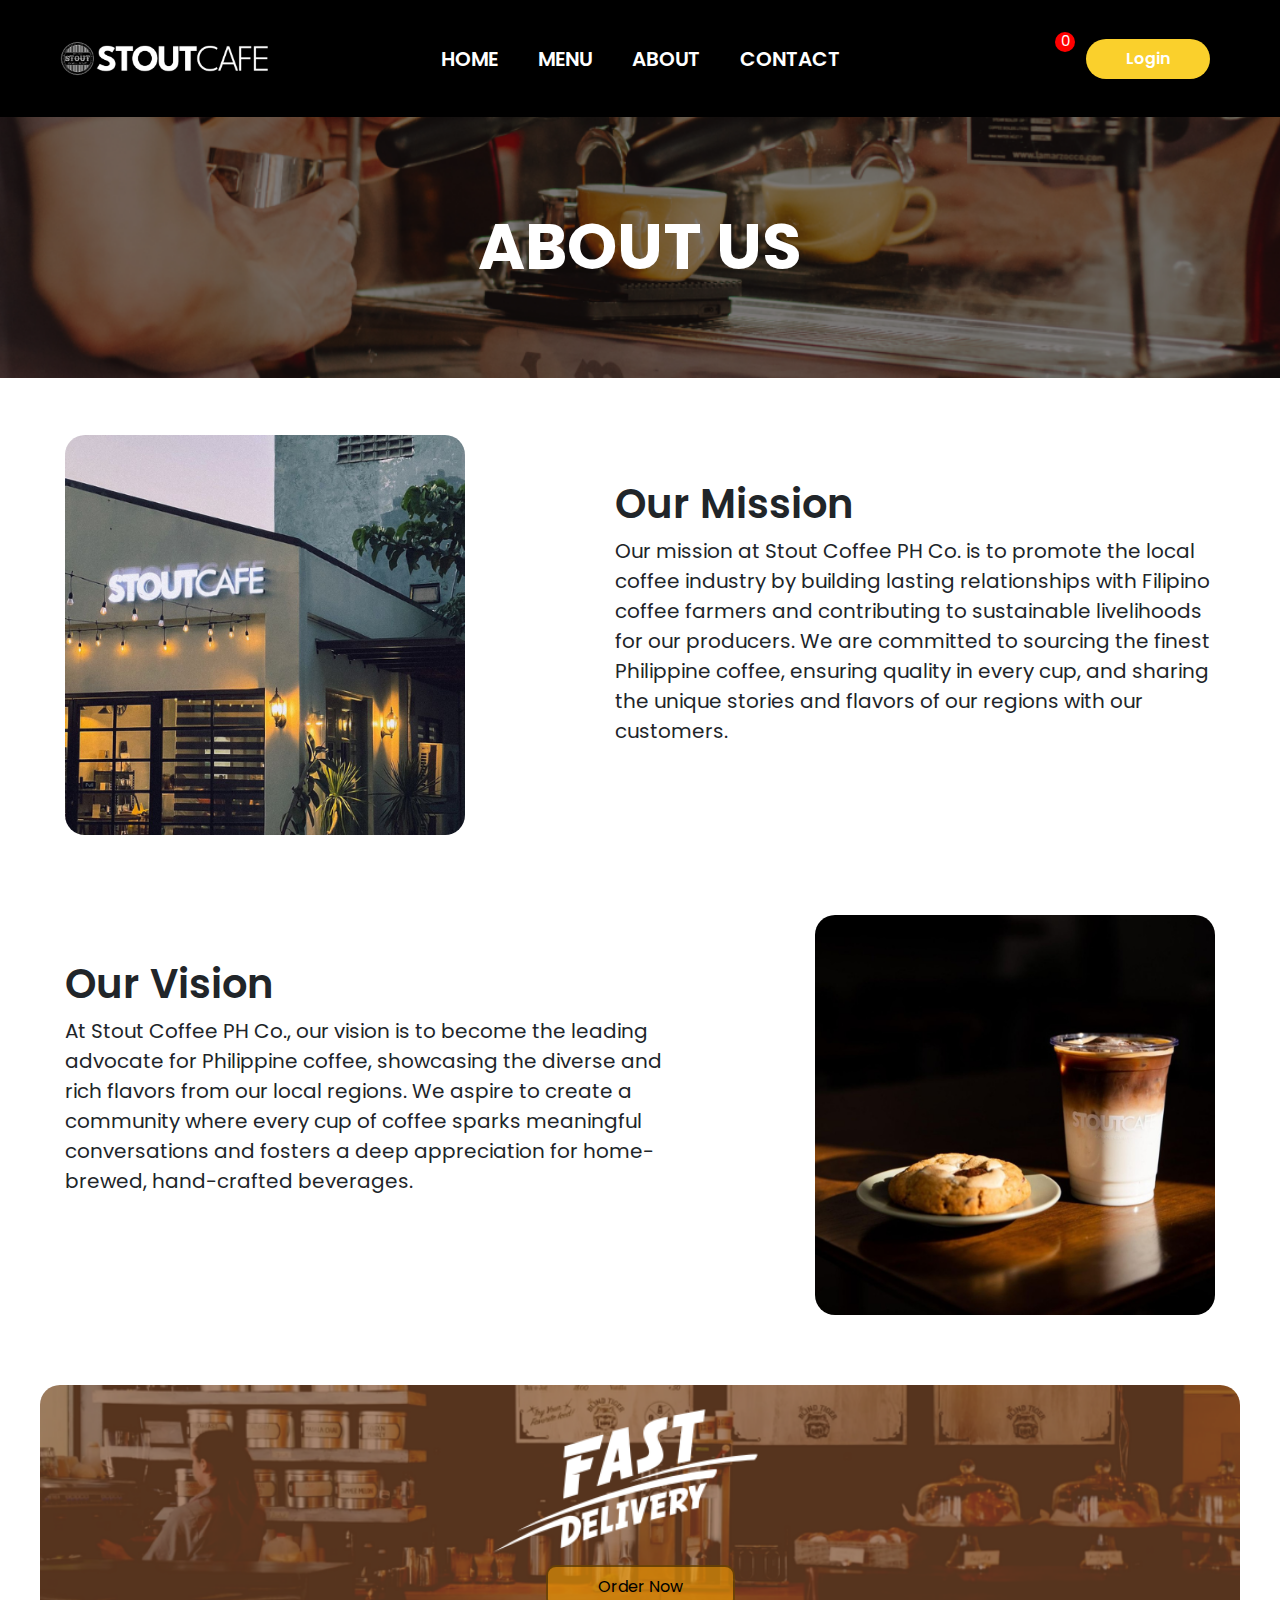
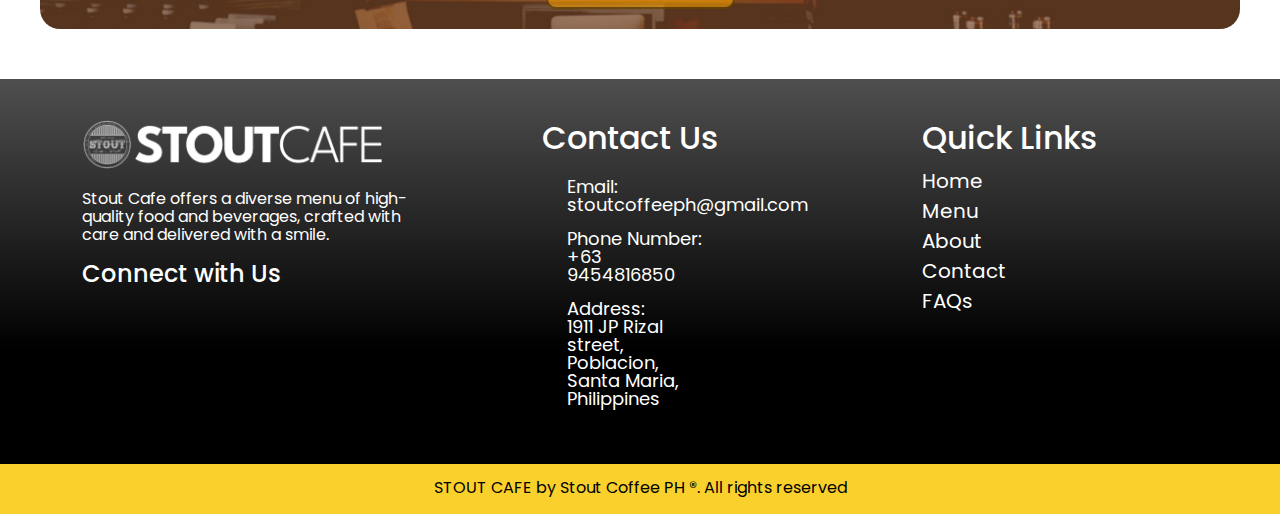
==== commit 70b90ad9: "footer and faqs" ====
--- a/about.html
+++ b/about.html
@@ -193,9 +193,9 @@
                 <h4>Connect with Us</h4>
 
                     <div class="row  mt-3">
-                        <div class="col-2"><a href=""><i class="fa-brands fa-facebook footer-icon"></i></a></div>
-                        <div class="col-2"><a href=""><i class="fa-brands fa-square-instagram footer-icon"></i></a></div>
-                        <div class="col-2"><a href=""><i class="fa-brands fa-tiktok footer-icon"></i></a></div>
+                        <div class="col-2"><a href="https://www.facebook.com/stoutcoffeeph"><i class="fa-brands fa-facebook footer-icon"></i></a></div>
+                        <div class="col-2"><a href="https://www.instagram.com/stoutcafe?utm_source=ig_web_button_share_sheet&igsh=ZDNlZDc0MzIxNw=="><i class="fa-brands fa-square-instagram footer-icon"></i></a></div>
+                        <div class="col-2"><a href="https://www.tiktok.com/@stoutcafe?is_from_webapp=1&sender_device=pc"><i class="fa-brands fa-tiktok footer-icon"></i></a></div>
                     </div>
 
               </div>
--- a/styles.css
+++ b/styles.css
@@ -1443,6 +1443,7 @@
     align-items: center;
     margin-top: 70px;
     height: auto;
+    margin-bottom: 50px;
 
 }
 
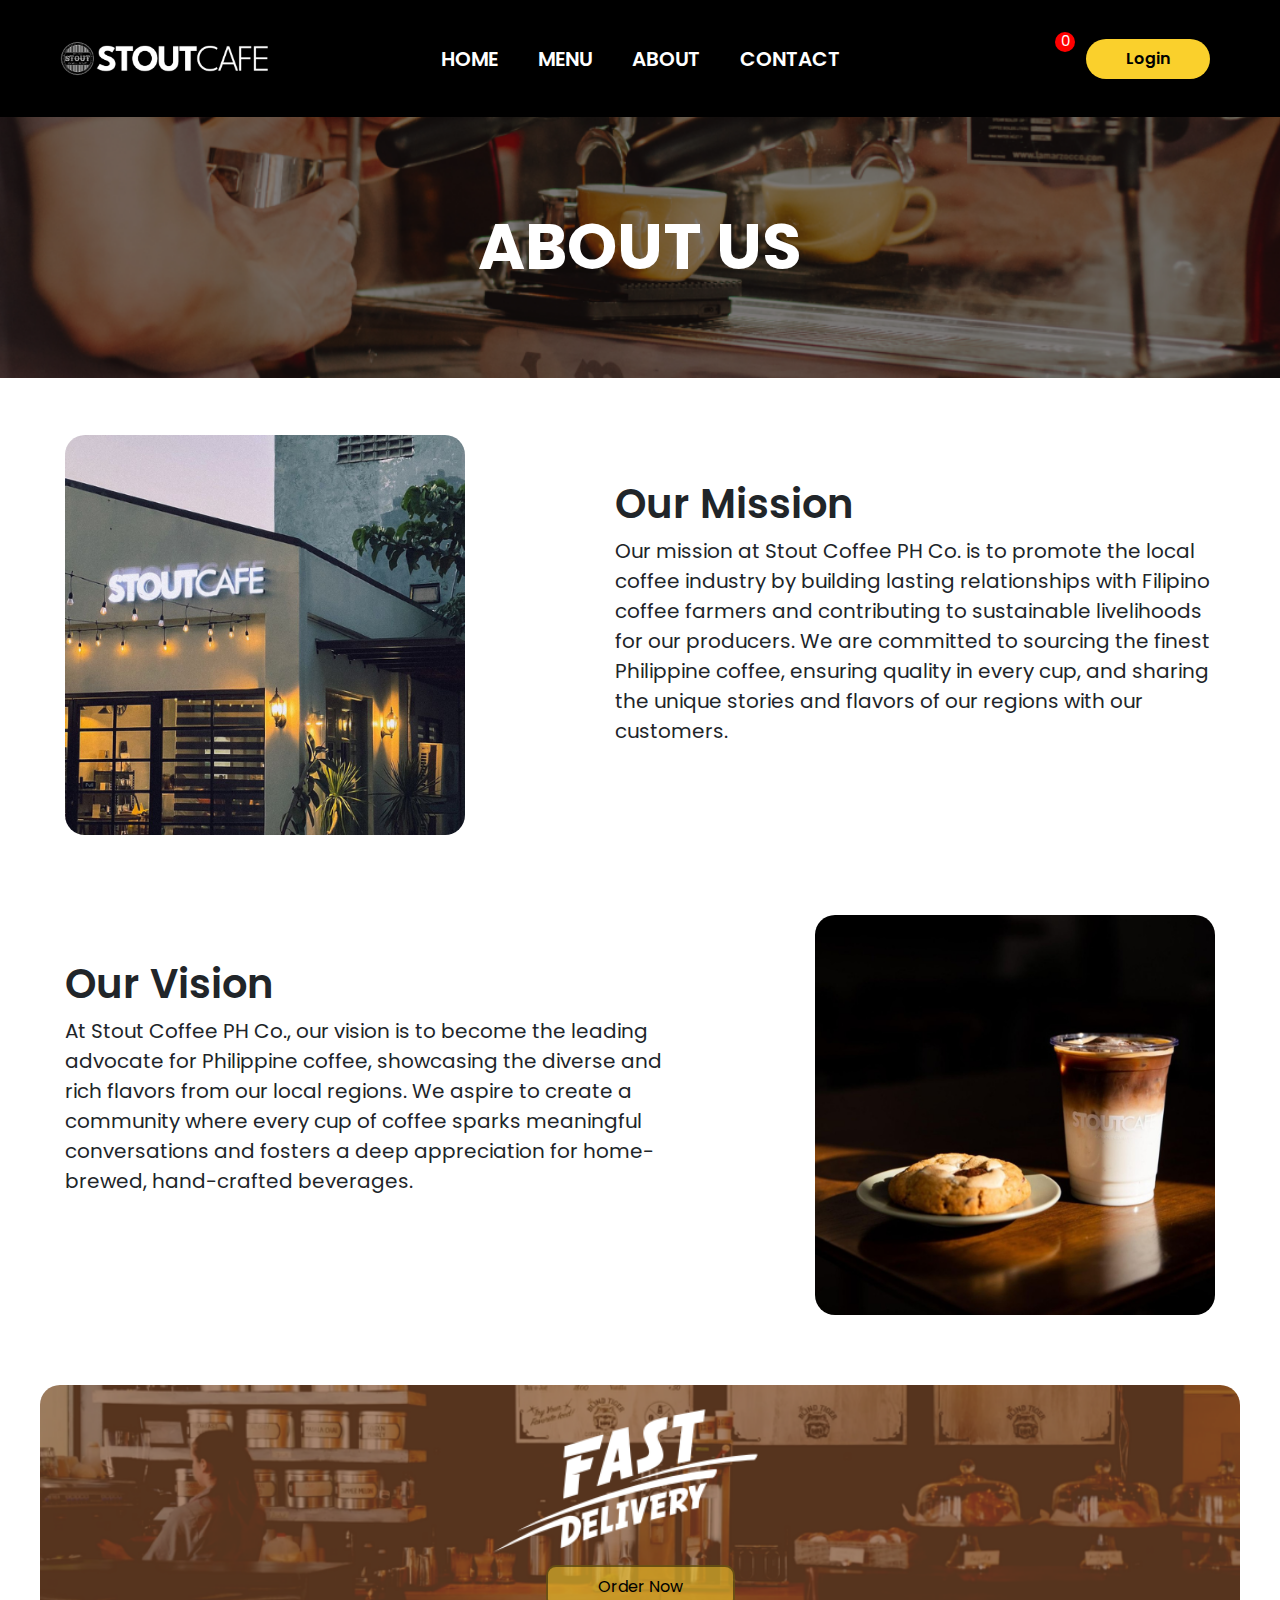
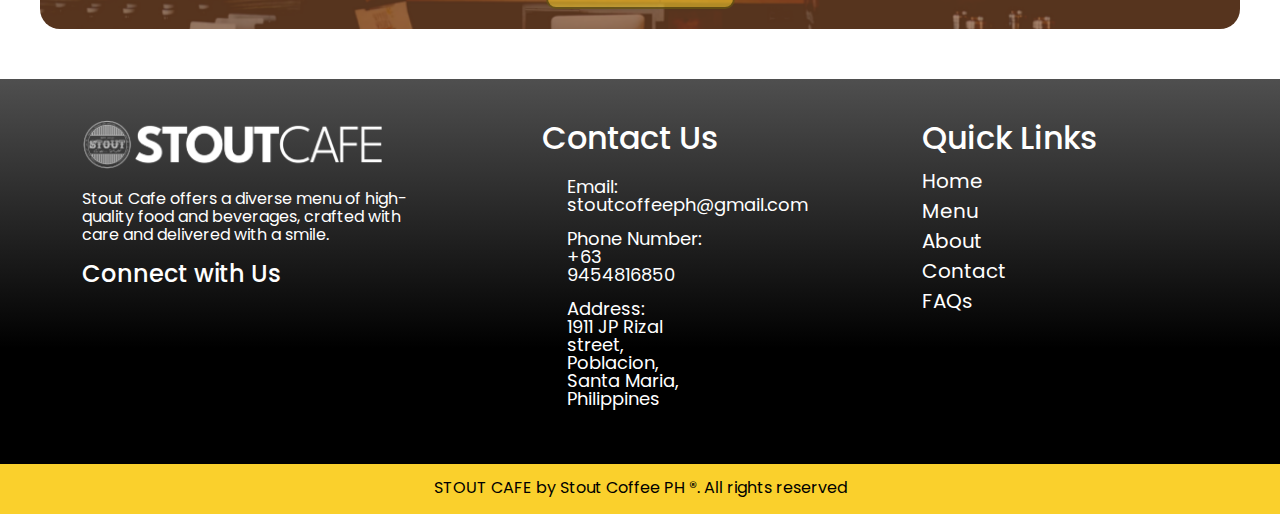
==== commit 3f7890c6: "sleep na ko" ====
--- a/about.html
+++ b/about.html
@@ -16,7 +16,7 @@
         <div class="navbar">
             <div ><a href="#"><img src="pics/logo.png" alt=""class="logo"></a></div>
             <ul class="links">
-                <li><a href="index.html" class="nav-linkk">HOME</a></li>
+                <li><a href="home.html" class="nav-linkk">HOME</a></li>
                 <li><a href="menu.html" class="nav-linkk">MENU</a></li>
                 <li><a href="about.html" class="nav-linkk">ABOUT</a></li>
                 <li><a href="contact.html" class="nav-linkk">CONTACT</a></li>
@@ -27,6 +27,20 @@
                 </a>
                 <span class = "quantity">0</span>
             </div>
+            <div class="dropdown">
+                <button class="btn border-0" type="button" data-bs-toggle="dropdown" aria-expanded="false">
+                    <div class="user">
+                        <i class="fa-solid fa-circle-user"></i>
+                        <div class="user-info">
+                            <h5 class="user-fullname">FName LName</h5>
+                            <p class="user-email">email</p>
+                        </div>
+                    </div>
+                </button>
+                <ul class="dropdown-menu">
+                    <li><a class="dropdown-item" href="#" id = "signOut">Sign Out</a></li>
+                </ul>
+            </div>
             <a href="login.html" class="action-btn" id = "login-form-button">Login</a>
             <div class="toggle-btn">
                 <i class="fa-solid fa-bars" ></i> 
@@ -40,7 +54,8 @@
             <li><a href="about.html" class="nav-linkk">ABOUT</a></li>
             <li><a href="#" class="nav-linkk">CONTACT</a></li>
             <li><a href="#" class="nav-linkk">CART</a></li>
-            <li><a href="#" class="action-btn-dd">LOGIN</a></li>
+            <li><a href="#" class="action-btn-dd" id="burgerLogin">LOGIN</a></li>
+            <li><a href="#" class="action-btn-dd" id="burgerSignout">SIGN OUT</a></li>
         </div>
     </header>
 
@@ -193,9 +208,9 @@
                 <h4>Connect with Us</h4>
 
                     <div class="row  mt-3">
-                        <div class="col-2"><a href="https://www.facebook.com/stoutcoffeeph"><i class="fa-brands fa-facebook footer-icon"></i></a></div>
-                        <div class="col-2"><a href="https://www.instagram.com/stoutcafe?utm_source=ig_web_button_share_sheet&igsh=ZDNlZDc0MzIxNw=="><i class="fa-brands fa-square-instagram footer-icon"></i></a></div>
-                        <div class="col-2"><a href="https://www.tiktok.com/@stoutcafe?is_from_webapp=1&sender_device=pc"><i class="fa-brands fa-tiktok footer-icon"></i></a></div>
+                        <div class="col-2"><a href="https://www.facebook.com/stoutcoffeeph" target="_blank"><i class="fa-brands fa-facebook footer-icon"></i></a></div>
+                        <div class="col-2"><a href="https://www.instagram.com/stoutcafe?utm_source=ig_web_button_share_sheet&igsh=ZDNlZDc0MzIxNw%3D%3D" target="_blank"><i class="fa-brands fa-square-instagram footer-icon"></i></a></div>
+                        <div class="col-2"><a href="https://www.tiktok.com/@stoutcafe?is_from_webapp=1&sender_device=pc" target="_blank"><i class="fa-brands fa-tiktok footer-icon"></i></a></div>
                     </div>
 
               </div>
--- a/styles.css
+++ b/styles.css
@@ -23,8 +23,13 @@
 
 /*------LOGIN-------*/
 
-
-
+#signOut {
+    z-index: 999;
+}
+
+.landingpage-pic {
+
+}
 
 
 /*------NAVBAR-------*/
@@ -111,6 +116,7 @@
     justify-content: center;
     margin-right: 70px;
     padding: 8px 40px;
+    color: #000;
     
 }
 
@@ -182,6 +188,7 @@
 .user-fullname {
     color: var(--white);
     margin-top: 9px;
+    text-align: start;
 }
 
 .user-email {
@@ -195,7 +202,11 @@
     right: -50px;
     position: relative;
     left: -40px;
-
+    z-index: 100;
+}
+
+.show {
+    z-index: 1000;
 }
 
 
@@ -613,6 +624,7 @@
     position: relative;
     justify-content: center;
     top: -12rem;
+    height: auto;
 }
 
 .all-menu-btn {
@@ -835,8 +847,15 @@
 }
 
 .popup-img-container {
-    background-color: var(--darkyellow);
-    height: 340px;
+    background: hsla(48, 100%, 72%, 1);
+
+    background: radial-gradient(circle, hsla(48, 100%, 72%, 1) 25%, hsla(48, 95%, 58%, 1) 100%);
+    
+    background: -moz-radial-gradient(circle, hsla(48, 100%, 72%, 1) 25%, hsla(48, 95%, 58%, 1) 100%);
+    
+    background: -webkit-radial-gradient(circle, hsla(48, 100%, 72%, 1) 25%, hsla(48, 95%, 58%, 1) 100%);
+    
+    filter: progid: DXImageTransform.Microsoft.gradient( startColorstr="#FFE371", endColorstr="#FAD02C", GradientType=1 );    height: 340px;
     border-radius: 20px 20px 40px 40px;
 }
 
@@ -1116,8 +1135,15 @@
 /*----INFORMATION----*/
 
 .information {
-    background-color: var(--darkyellow);
-    height: 750px;
+    background: hsla(48, 95%, 58%, 1);
+
+    background: linear-gradient(270deg, hsla(48, 95%, 58%, 1) 30%, hsla(48, 100%, 72%, 1) 100%);
+    
+    background: -moz-linear-gradient(270deg, hsla(48, 95%, 58%, 1) 30%, hsla(48, 100%, 72%, 1) 100%);
+    
+    background: -webkit-linear-gradient(270deg, hsla(48, 95%, 58%, 1) 30%, hsla(48, 100%, 72%, 1) 100%);
+    
+    filter: progid: DXImageTransform.Microsoft.gradient( startColorstr="#FAD02C", endColorstr="#FFE371", GradientType=1 );    height: 750px;
     width: 500px;
     border-radius: 20px;
     box-shadow: 0px 0px 20px -5px rgba(0,0,0,0.70);
@@ -1456,13 +1482,28 @@
 .bottom-pic button {
     position: absolute;
     padding: 8px 50px;
-    background-color: #FFA50090;
+    background-color: #FAD02C90;
     border: #00000073 solid 2px;
     border-radius: 10px;
     margin-top: 160px;
 }
 
-
+.bottom-pic-lp {
+    width: 100%;
+    display: flex;
+    justify-content: center;
+    align-items: center;
+    height: auto;
+    margin-bottom: 50px;
+    position: relative;
+    top: -100px;
+}
+
+.bottom-pic-lp img {
+    width: 1150px;
+    border-radius: 20px;
+    height: auto;    
+}
 
 
 /*---CONTACT US PAGE*/
@@ -1669,7 +1710,7 @@
 .home-order {
     padding: 10px 20px;
     font-size: 1em;
-    background-color: #f8b400;
+    background-color: var(--darkyellow);
     border: none;
     color: white;
     display: flex;
@@ -1678,7 +1719,7 @@
 }
 
 .home-order:hover {
-    background-color: #d89b00;
+    background-color: var(--darkyellow);
 }
 
 
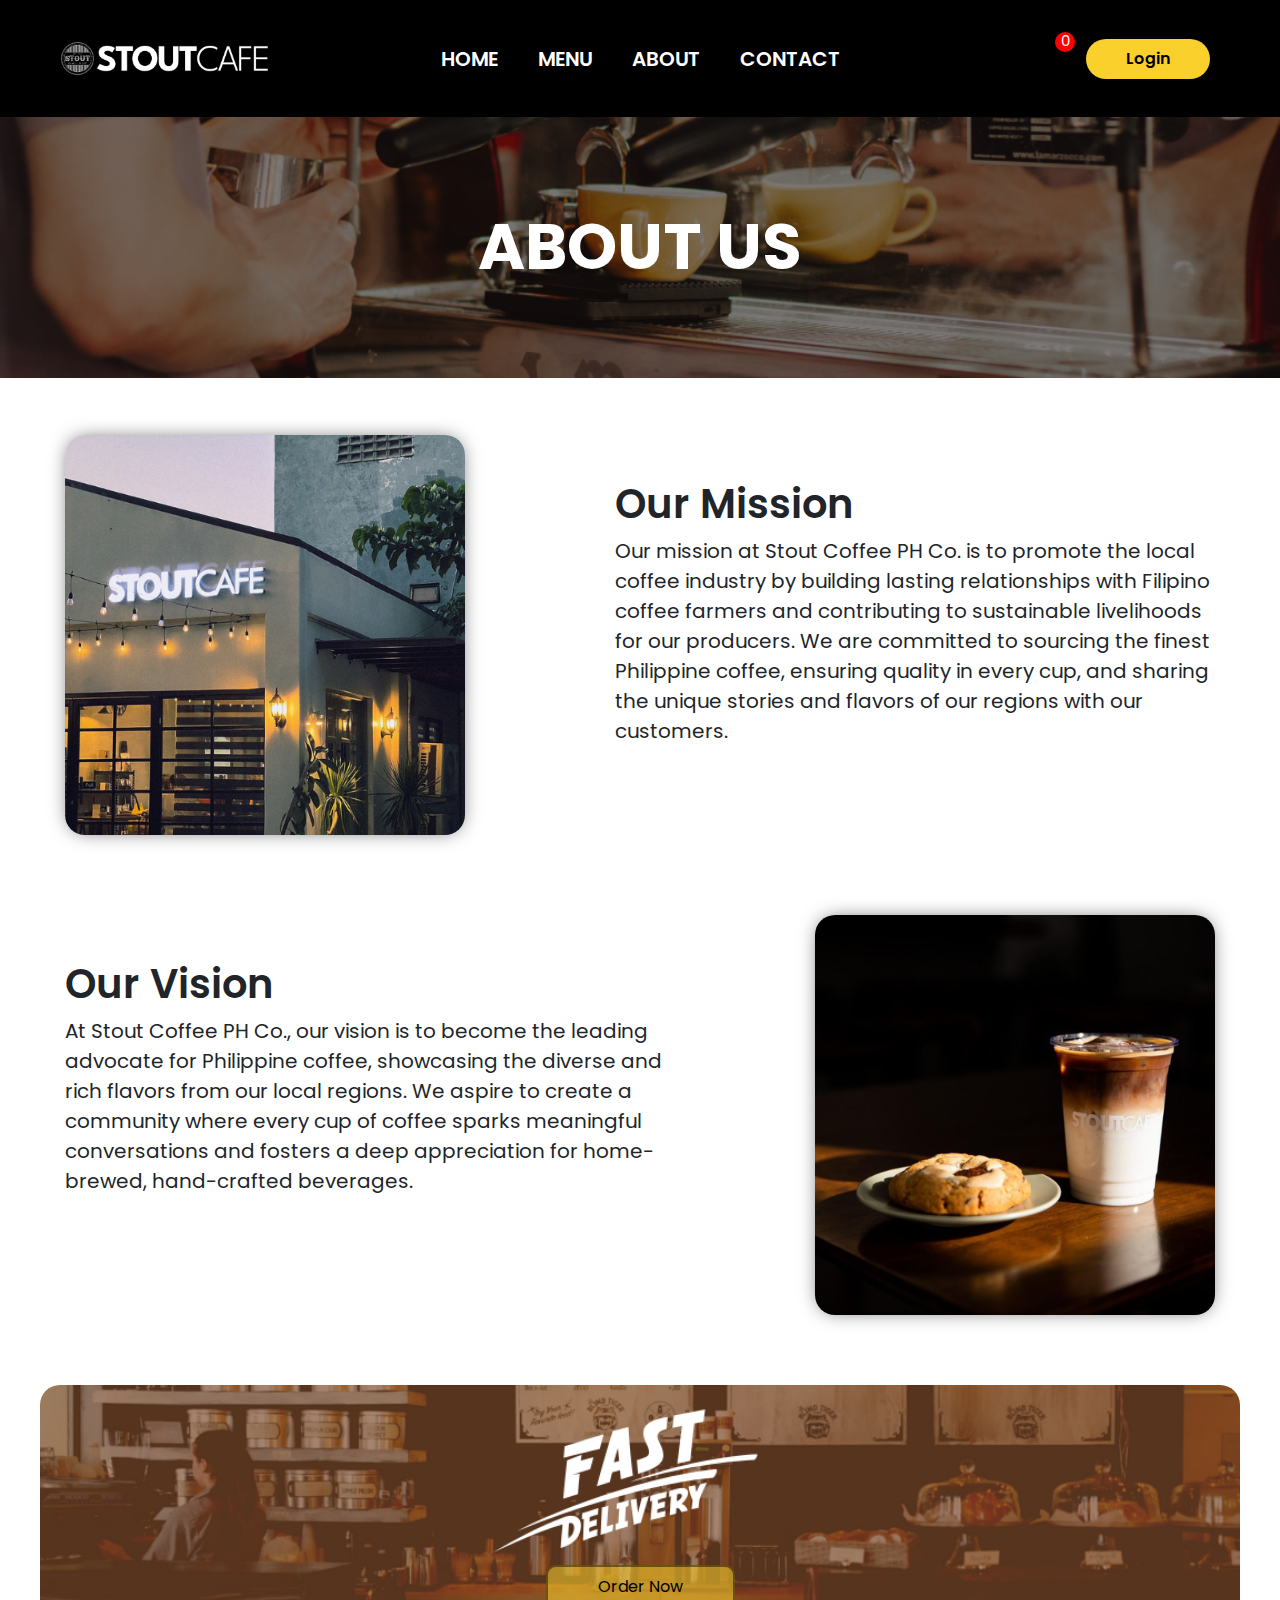
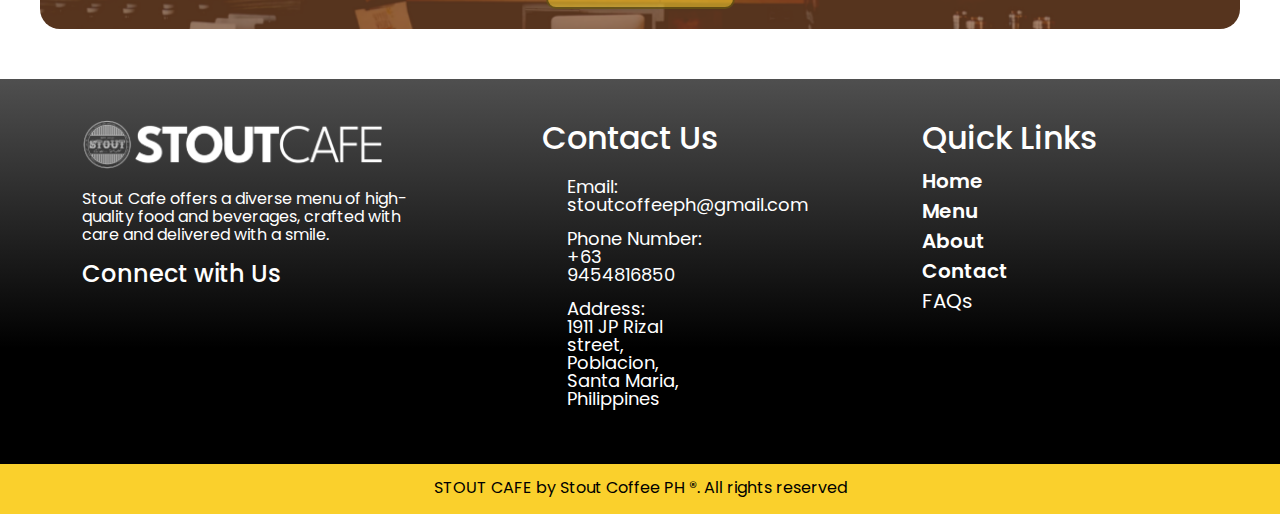
==== commit 34e69158: "footer links" ====
--- a/about.html
+++ b/about.html
@@ -236,10 +236,10 @@
               <div class="col col-md-4">
                 <div class="row quicklinks">
                     <h2>Quick Links</h2>
-                    <a href="index.html">Home</a>
-                    <a href="menu.html">Menu</a>
-                    <a href="about.html">About</a>
-                    <a href="contact.html">Contact</a>
+                    <a href="home.html" class="nav-linkk">Home</a>
+                    <a href="menu.html" class="nav-linkk">Menu</a>
+                    <a href="about.html" class="nav-linkk">About</a>
+                    <a href="contact.html" class="nav-linkk">Contact</a>
                     <a href="faqs.html">FAQs</a>
                 </div>
               </div>
--- a/styles.css
+++ b/styles.css
@@ -159,6 +159,14 @@
     
 }
 
+.contactus-links a {
+    text-decoration: none;
+    color: var(--black);
+}
+
+.contactus-links a:hover {
+    color: var(--darkyellow);
+}
 
 .cart-link {
     position: absolute;
@@ -1135,15 +1143,7 @@
 /*----INFORMATION----*/
 
 .information {
-    background: hsla(48, 95%, 58%, 1);
-
-    background: linear-gradient(270deg, hsla(48, 95%, 58%, 1) 30%, hsla(48, 100%, 72%, 1) 100%);
-    
-    background: -moz-linear-gradient(270deg, hsla(48, 95%, 58%, 1) 30%, hsla(48, 100%, 72%, 1) 100%);
-    
-    background: -webkit-linear-gradient(270deg, hsla(48, 95%, 58%, 1) 30%, hsla(48, 100%, 72%, 1) 100%);
-    
-    filter: progid: DXImageTransform.Microsoft.gradient( startColorstr="#FAD02C", endColorstr="#FFE371", GradientType=1 );    height: 750px;
+    background-color: var(--darkyellow);
     width: 500px;
     border-radius: 20px;
     box-shadow: 0px 0px 20px -5px rgba(0,0,0,0.70);
@@ -1169,6 +1169,7 @@
     font-weight: 550;
     line-height: 15px;
     color: black;
+    text-align: start;
 }
 
 .name, .phone-number, .complete-address {
@@ -1454,7 +1455,7 @@
     height: 400px;
     position: relative;
     border-radius: 20px;
-
+    box-shadow: 0px 0px 20px -5px rgba(0,0,0,0.70);
 }
 
 .mission-text, .vision-text {
